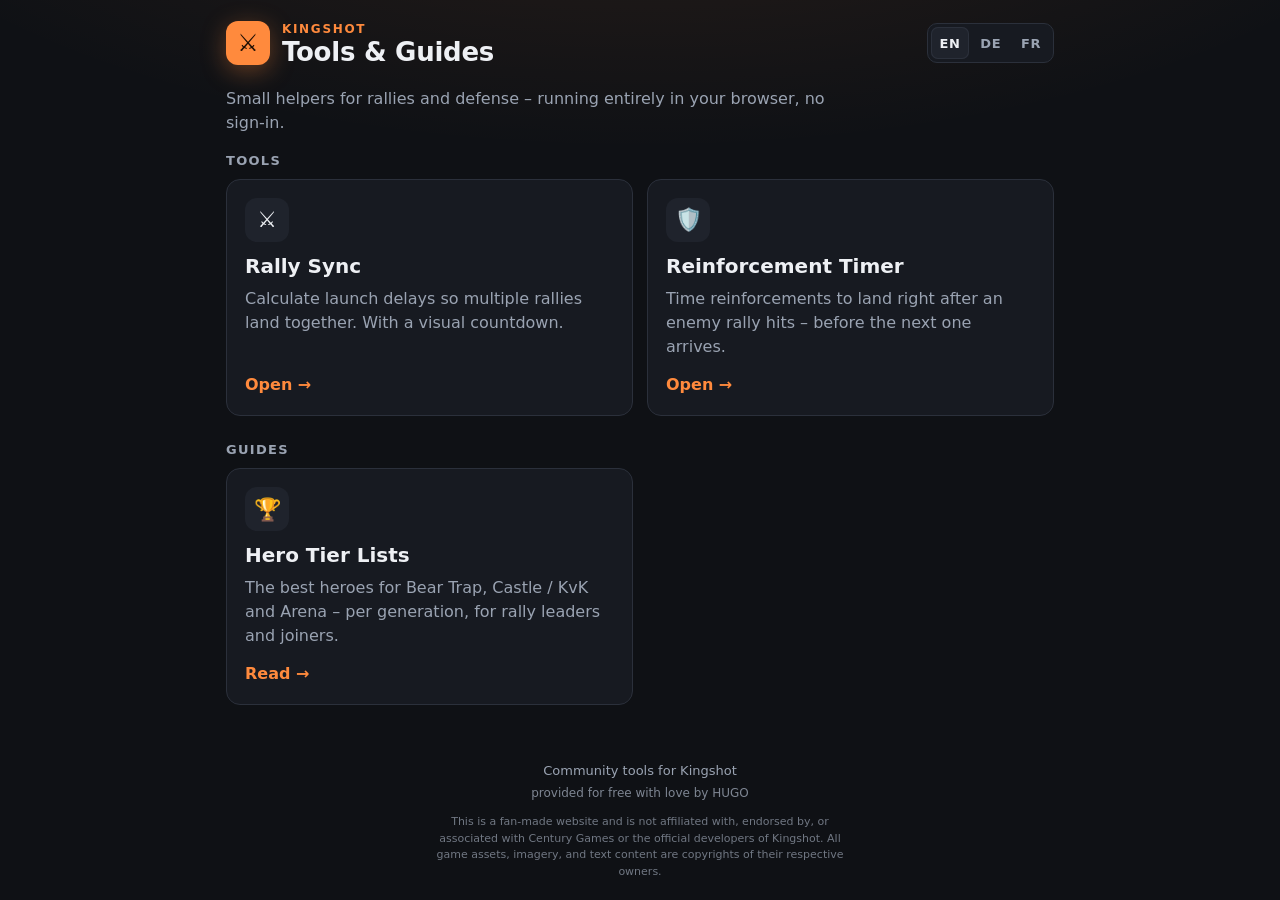
==== index.html @ 233f54bd "Tier-Listen: Gen 8 ergänzt, Quellen ohne Links Co-Authored-By: Claude Opus 5.5 <noreply@anthropic.co" ====
<!doctype html>
<html lang="en">
<head>
  <meta charset="utf-8">
  <meta name="viewport" content="width=device-width, initial-scale=1, viewport-fit=cover">
  <meta name="theme-color" content="#0f1115">
  <meta name="description" content="Community-Tools für Kingshot: Rally Sync und Reinforcement Timer.">
  <title>Kingshot Tools</title>
  <link rel="icon" href="data:image/svg+xml,<svg xmlns='http://www.w3.org/2000/svg' viewBox='0 0 100 100'><text y='.9em' font-size='90'>⚔️</text></svg>">
  <link rel="stylesheet" href="assets/styles.css?v=20261110d">
  <style>
    .tools { display: grid; gap: 14px; }
    @media (min-width: 680px) { .tools { grid-template-columns: 1fr 1fr; } }
    .tool {
      display: flex; flex-direction: column; gap: 8px;
      text-decoration: none; color: var(--text);
      background: var(--surface); border: 1px solid var(--line); border-radius: var(--radius);
      padding: 18px; transition: border-color .15s, transform .1s;
    }
    .tool:hover { border-color: var(--accent); }
    .tool:active { transform: translateY(1px); }
    .tool .ico {
      display: grid; place-items: center; width: 44px; height: 44px; border-radius: 12px;
      background: var(--surface-2); font-size: 22px;
    }
    .tool h2 { margin: 4px 0 0; }
    .tool p { margin: 0; color: var(--muted); }
    .tool .go { margin-top: auto; padding-top: 6px; color: var(--accent); font-weight: 700; }
    .sec-title { font-size: 13px; text-transform: uppercase; letter-spacing: .1em; color: var(--muted); margin: 26px 0 10px; }
    .sec-title:first-of-type { margin-top: 6px; }
  </style>
</head>
<body>
  <header class="top">
    <div class="brand">
      <span class="mark" aria-hidden="true">⚔</span>
      <div>
        <p class="eyebrow">Kingshot</p>
        <h1 data-i18n="title">Tools</h1>
      </div>
    </div>
    <div id="langSwitch" class="lang" role="group" aria-label="Language">
      <button type="button" data-lang="en">EN</button>
      <button type="button" data-lang="de">DE</button>
      <button type="button" data-lang="fr">FR</button>
    </div>
  </header>

  <main>
    <p class="lead" data-i18n="lead"></p>
    <h2 class="sec-title" data-i18n="secTools"></h2>
    <div class="tools">
      <a class="tool" href="rally/">
        <span class="ico" aria-hidden="true">⚔️</span>
        <h2>Rally Sync</h2>
        <p data-i18n="rallyDesc"></p>
        <span class="go" data-i18n="open"></span>
      </a>
      <a class="tool" href="reinforce/">
        <span class="ico" aria-hidden="true">🛡️</span>
        <h2>Reinforcement Timer</h2>
        <p data-i18n="reinfDesc"></p>
        <span class="go" data-i18n="open"></span>
      </a>
    </div>

    <h2 class="sec-title" data-i18n="secGuides"></h2>
    <div class="tools">
      <a class="tool" href="guides/tier-lists/">
        <span class="ico" aria-hidden="true">🏆</span>
        <h2 data-i18n="tierTitle"></h2>
        <p data-i18n="tierDesc"></p>
        <span class="go" data-i18n="read"></span>
      </a>
    </div>
  </main>

  <footer class="foot"><span data-i18n="foot"></span><span class="credit">provided for free with love by HUGO</span><small class="disclaimer">This is a fan-made website and is not affiliated with, endorsed by, or associated with Century Games or the official developers of Kingshot. All game assets, imagery, and text content are copyrights of their respective owners.</small></footer>

  <script src="assets/lang.js?v=20261110d"></script>
  <script>
    (() => {
      const T = {
        de: {
          title: 'Tools & Guides',
          lead: 'Kleine Helfer für Rallys und Verteidigung – laufen komplett im Browser, ohne Anmeldung.',
          rallyDesc: 'Startverzögerungen berechnen, damit mehrere Rallys gleichzeitig einschlagen. Mit visuellem Countdown.',
          reinfDesc: 'Verstärkungen so timen, dass sie direkt nach einer Gegner-Rally landen – bevor die nächste einschlägt.',
          open: 'Öffnen →',
          foot: 'Community-Tools für Kingshot',
          secTools: 'Tools', secGuides: 'Guides', tierTitle: 'Hero-Tier-Listen', tierDesc: 'Die besten Heroes für Bear Trap, Burg / KvK und Arena – je Generation, für Rally-Leader und Joiner.', read: 'Lesen →',
        },
        en: {
          title: 'Tools & Guides',
          lead: 'Small helpers for rallies and defense – running entirely in your browser, no sign-in.',
          rallyDesc: 'Calculate launch delays so multiple rallies land together. With a visual countdown.',
          reinfDesc: 'Time reinforcements to land right after an enemy rally hits – before the next one arrives.',
          open: 'Open →',
          foot: 'Community tools for Kingshot',
          secTools: 'Tools', secGuides: 'Guides', tierTitle: 'Hero Tier Lists', tierDesc: 'The best heroes for Bear Trap, Castle / KvK and Arena – per generation, for rally leaders and joiners.', read: 'Read →',
        },
        fr: {
          title: 'Outils & guides',
          lead: 'Petits outils pour les rallys et la défense – fonctionnent entièrement dans le navigateur, sans inscription.',
          rallyDesc: 'Calcule les délais de départ pour que plusieurs rallys frappent en même temps. Avec compte à rebours visuel.',
          reinfDesc: 'Synchronise tes renforts pour qu\'ils arrivent juste après l\'impact d\'un rally ennemi – avant le suivant.',
          open: 'Ouvrir →',
          foot: 'Outils communautaires pour Kingshot',
          secTools: 'Outils', secGuides: 'Guides', tierTitle: 'Tier lists des héros', tierDesc: 'Les meilleurs héros pour le Bear Trap, le château / KvK et l\'arène – par génération, pour leaders et participants.', read: 'Lire →',
        },
      };
      let lang = KSLang.get();
      function apply() {
        KSLang.mark(lang);
        document.querySelectorAll('[data-i18n]').forEach(el => { el.textContent = T[lang][el.dataset.i18n]; });
      }
      KSLang.bind(l => { lang = l; apply(); });
      apply();
    })();
  </script>
</body>
</html>
---- assets/styles.css ----
:root {
  --bg: #0f1115;
  --surface: #171a21;
  --surface-2: #1f232c;
  --line: #2b303b;
  --text: #eef0f4;
  --muted: #9aa3b2;
  --accent: #ff8a3d;
  --accent-ink: #1c0e04;
  --go: #2fd27a;
  --go-ink: #04170c;
  --soon: #ffc94d;
  --danger: #ff6161;
  --radius: 14px;
  --font: system-ui, -apple-system, "Segoe UI", Roboto, "Helvetica Neue", Arial, sans-serif;
  --mono: ui-monospace, "SF Mono", "Cascadia Mono", "Roboto Mono", Menlo, Consolas, monospace;
  color-scheme: dark;
}

* { box-sizing: border-box; }

html, body { margin: 0; }

body {
  background:
    radial-gradient(1200px 500px at 50% -200px, rgba(255, 138, 61, .12), transparent 70%),
    var(--bg);
  color: var(--text);
  font: 16px/1.5 var(--font);
  min-height: 100vh;
  display: flex;
  flex-direction: column;
  -webkit-font-smoothing: antialiased;
}

.mono { font-family: var(--mono); font-variant-numeric: tabular-nums; }

.sr-only {
  position: absolute; width: 1px; height: 1px; padding: 0; margin: -1px;
  overflow: hidden; clip: rect(0 0 0 0); white-space: nowrap; border: 0;
}

/* ---------- Header ---------- */
.crumb {
  display: flex; align-items: center; justify-content: space-between; gap: 12px;
  max-width: 860px; width: 100%; margin: 0 auto; padding: 12px 16px 0;
}
.back { color: var(--muted); text-decoration: none; font-size: 14px; font-weight: 600; }
.back:hover { color: var(--text); }
.crumb + .top { padding-top: 8px; }
.top {
  display: flex; align-items: center; justify-content: space-between;
  max-width: 860px; width: 100%; margin: 0 auto;
  padding: 20px 16px 4px;
}
.brand { display: flex; align-items: center; gap: 12px; }
.mark {
  display: grid; place-items: center;
  width: 44px; height: 44px; border-radius: 12px;
  background: var(--accent); color: var(--accent-ink);
  font-size: 24px; font-weight: 700;
  box-shadow: 0 6px 24px rgba(255, 138, 61, .35);
}
.lang {
  display: inline-flex; flex: none; padding: 3px; gap: 2px;
  border: 1px solid var(--line); border-radius: 10px; background: var(--surface);
}
.lang button {
  min-height: 32px; padding: 4px 9px; font-size: 13px; letter-spacing: .04em;
  border: 0; border-radius: 7px; background: transparent; color: var(--muted);
}
.lang button[aria-pressed="true"] { background: var(--surface-2); color: var(--text); box-shadow: inset 0 0 0 1px var(--line); }
.lang button:hover { color: var(--text); }
.brand { min-width: 0; }
.top { gap: 12px; }

.eyebrow {
  margin: 0; font-size: 12px; letter-spacing: .14em; text-transform: uppercase;
  color: var(--accent); font-weight: 700;
}
h1 { margin: 0; font-size: 26px; line-height: 1.1; letter-spacing: -.01em; }
h2 { margin: 0 0 4px; font-size: 20px; line-height: 1.25; }

main {
  max-width: 860px; width: 100%; margin: 0 auto;
  padding: 8px 16px 32px; flex: 1;
}
.lead { color: var(--muted); margin: 8px 0 18px; max-width: 62ch; }
.muted { color: var(--muted); margin: 0 0 14px; }

.card {
  background: var(--surface);
  border: 1px solid var(--line);
  border-radius: var(--radius);
  padding: 16px;
  margin-bottom: 16px;
}

/* ---------- Buttons & inputs ---------- */
button {
  font: inherit; font-weight: 600; color: var(--text);
  background: var(--surface-2); border: 1px solid var(--line);
  border-radius: 10px; padding: 10px 14px; cursor: pointer;
  min-height: 44px;
  transition: background .15s, border-color .15s, transform .05s;
}
button:hover { border-color: #3a4150; }
button:active { transform: translateY(1px); }
button:focus-visible, input:focus-visible { outline: 2px solid var(--accent); outline-offset: 2px; }
button.ghost { background: transparent; }
button.small { min-height: 36px; padding: 6px 12px; font-size: 14px; }
button.primary { background: var(--accent); color: var(--accent-ink); border-color: var(--accent); }
button.primary:hover { filter: brightness(1.06); }
button.big { width: 100%; font-size: 17px; padding: 14px; margin-top: 4px; }

input[type="text"] {
  font: inherit; color: var(--text);
  background: var(--bg); border: 1px solid var(--line);
  border-radius: 10px; padding: 10px 12px; min-height: 44px; width: 100%;
  min-width: 0;
}
input[type="text"]::placeholder { color: #5f6878; }
input.invalid { border-color: var(--danger); background: rgba(255, 97, 97, .08); }
.f-tag { text-transform: uppercase; }

.actions { display: flex; flex-wrap: wrap; gap: 8px; margin: 12px 0; }
.actions button { flex: 1 1 auto; }

.hint { color: var(--muted); font-size: 14px; margin: 4px 0 12px; }

.field { margin: 0 0 12px; }
.field label { display: block; font-size: 14px; font-weight: 600; margin-bottom: 6px; }
.field .hint { margin: 6px 0 0; }
select {
  font: inherit; color: var(--text); width: 100%; min-height: 44px;
  background: var(--bg); border: 1px solid var(--line); border-radius: 10px;
  padding: 10px 36px 10px 12px; appearance: none; cursor: pointer;
  background-image: linear-gradient(45deg, transparent 50%, var(--muted) 50%), linear-gradient(135deg, var(--muted) 50%, transparent 50%);
  background-position: calc(100% - 18px) 50%, calc(100% - 13px) 50%;
  background-size: 5px 5px; background-repeat: no-repeat;
}
select:focus-visible { outline: 2px solid var(--accent); outline-offset: 2px; }
select.manual { border-color: var(--accent); }
.delay.early { color: var(--soon); }

.check {
  display: flex; align-items: center; gap: 10px;
  font-size: 15px; margin: 0 0 14px; cursor: pointer;
}
.check input { width: 20px; height: 20px; accent-color: var(--accent); }

.error { color: var(--danger); margin: 10px 0 0; font-weight: 600; }

/* ---------- Rally rows ---------- */
#rows { display: flex; flex-direction: column; gap: 10px; }

.row {
  display: grid;
  grid-template-columns: 5rem 1fr 2.75rem 2rem 2.75rem;
  grid-template-areas:
    "tag   name  name  name  del"
    "march march pet   delay delay";
  gap: 8px; align-items: center;
  padding: 10px; border-radius: 12px;
  background: var(--surface-2); border: 1px solid var(--line);
}
.row-head { display: none; }

.c-tag { grid-area: tag; }
.c-name { grid-area: name; }
.c-march { grid-area: march; }
.c-pet { grid-area: pet; }
.c-delay { grid-area: delay; }
.c-del { grid-area: del; justify-self: end; }

.pet-toggle {
  display: grid; place-items: center; position: relative;
  width: 44px; height: 44px; border-radius: 10px;
  border: 1px solid var(--line); background: var(--bg);
  cursor: pointer; filter: grayscale(1); opacity: .45;
  transition: opacity .15s, filter .15s, border-color .15s;
}
.pet-toggle input { position: absolute; opacity: 0; inset: 0; margin: 0; cursor: pointer; }
.pet-toggle:has(input:checked) { filter: none; opacity: 1; border-color: var(--accent); }
.pet-toggle:has(input:focus-visible) { outline: 2px solid var(--accent); outline-offset: 2px; }

.delay {
  text-align: center; font-weight: 700; color: var(--muted);
  padding: 10px 4px; border-radius: 10px; background: var(--bg);
  border: 1px solid var(--line); white-space: nowrap; font-size: 15px;
}
.delay.base { color: var(--go-ink); background: var(--go); border-color: var(--go); }
.delay.set { color: var(--text); }

.del {
  width: 44px; padding: 0; font-size: 22px; line-height: 1;
  color: var(--muted); background: transparent; border-color: transparent;
}
.del:hover { color: var(--danger); border-color: var(--line); }

@media (min-width: 680px) {
  .row {
    grid-template-columns: 5.5rem 1fr 7.5rem 3rem 5.75rem 2.75rem;
    grid-template-areas: "tag name march pet delay del";
    padding: 8px;
  }
  .row-head {
    display: grid; background: none; border: 0; padding: 0 8px 2px;
    font-size: 12px; text-transform: uppercase; letter-spacing: .08em; color: var(--muted);
  }
  .row-head .c-pet, .row-head .c-delay { text-align: center; justify-self: center; }
}

/* ---------- Result ---------- */
.schedule { list-style: none; margin: 0 0 14px; padding: 0; display: flex; flex-direction: column; gap: 6px; }
.schedule li {
  display: flex; align-items: center; gap: 12px;
  padding: 10px 12px; border-radius: 10px; background: var(--surface-2);
}
.schedule .when {
  font-family: var(--mono); font-weight: 700; min-width: 4.5rem; text-align: center;
  padding: 4px 8px; border-radius: 8px; background: var(--bg);
}
.schedule li.is-base .when { background: var(--go); color: var(--go-ink); }
.schedule .who { overflow-wrap: anywhere; }
.schedule .march { margin-left: auto; color: var(--muted); font-family: var(--mono); font-size: 14px; }

.preview {
  margin: 0; padding: 12px; border-radius: 10px;
  background: var(--bg); border: 1px dashed var(--line);
  color: var(--muted); font: 13px/1.55 var(--mono);
  white-space: pre-wrap; overflow-wrap: anywhere;
}

/* ---------- Footer ---------- */
.credit { font-size: 12px; opacity: .8; }
.disclaimer { display: block; max-width: 62ch; margin-top: 8px; font-size: 11px; line-height: 1.5; opacity: .7; }
.foot {
  display: flex; flex-direction: column; align-items: center; gap: 4px;
  text-align: center; color: var(--muted); font-size: 13px;
  padding: 0 16px calc(20px + env(safe-area-inset-bottom));
}

/* ---------- Visual timer (HUD) ---------- */
.hud {
  position: fixed; inset: 0; z-index: 50;
  display: flex; flex-direction: column;
  background: var(--bg);
  padding: calc(16px + env(safe-area-inset-top)) 16px calc(16px + env(safe-area-inset-bottom));
  transition: background .12s;
}
.hud[hidden] { display: none; }
.hud-top { display: flex; justify-content: space-between; color: var(--muted); font-size: 15px; }
.hud-main {
  flex: 1; display: flex; flex-direction: column; align-items: center; justify-content: center;
  text-align: center; gap: 6px; min-height: 0;
}
.hud-label {
  margin: 0; font-size: clamp(18px, 4.5vw, 26px); font-weight: 700;
  text-transform: uppercase; letter-spacing: .08em; color: var(--muted);
}
.hud-big {
  margin: 0; font-weight: 800; line-height: 1;
  font-size: clamp(88px, 30vw, 220px); letter-spacing: -.03em;
}
.hud-names {
  margin: 8px 0 0; font-size: clamp(20px, 5.5vw, 34px); font-weight: 700;
  max-width: 20ch; overflow-wrap: anywhere;
}

.hud.is-soon .hud-big { color: var(--soon); animation: pulse 1s ease-in-out infinite; }
.hud.is-go { background: var(--go); }
.hud.is-go .hud-label, .hud.is-go .hud-big, .hud.is-go .hud-names,
.hud.is-go .hud-top { color: var(--go-ink); }
.hud.is-done .hud-big { color: var(--go); }

@keyframes pulse { 50% { opacity: .55; } }

.hud-list {
  list-style: none; margin: 0 auto 14px; padding: 0;
  width: 100%; max-width: 520px; max-height: 30vh; overflow-y: auto;
  display: flex; flex-direction: column; gap: 4px;
}
.hud-list li {
  display: flex; gap: 12px; padding: 8px 12px; border-radius: 10px;
  background: var(--surface); font-size: 15px;
}
.hud-list .t { font-family: var(--mono); font-weight: 700; min-width: 4rem; }
.hud-list li.done { opacity: .4; text-decoration: line-through; }
.hud-list li.next { outline: 2px solid var(--accent); }
.hud.is-go .hud-list li { background: rgba(0, 0, 0, .14); color: var(--go-ink); }

.hud-actions { display: flex; gap: 8px; max-width: 520px; width: 100%; margin: 0 auto; }
.hud-actions button { flex: 1; }
.hud.is-go .hud-actions button { color: var(--go-ink); border-color: rgba(0, 0, 0, .25); background: rgba(255, 255, 255, .2); }

@media (prefers-reduced-motion: reduce) {
  .hud.is-soon .hud-big { animation: none; }
  * { transition: none !important; }
}
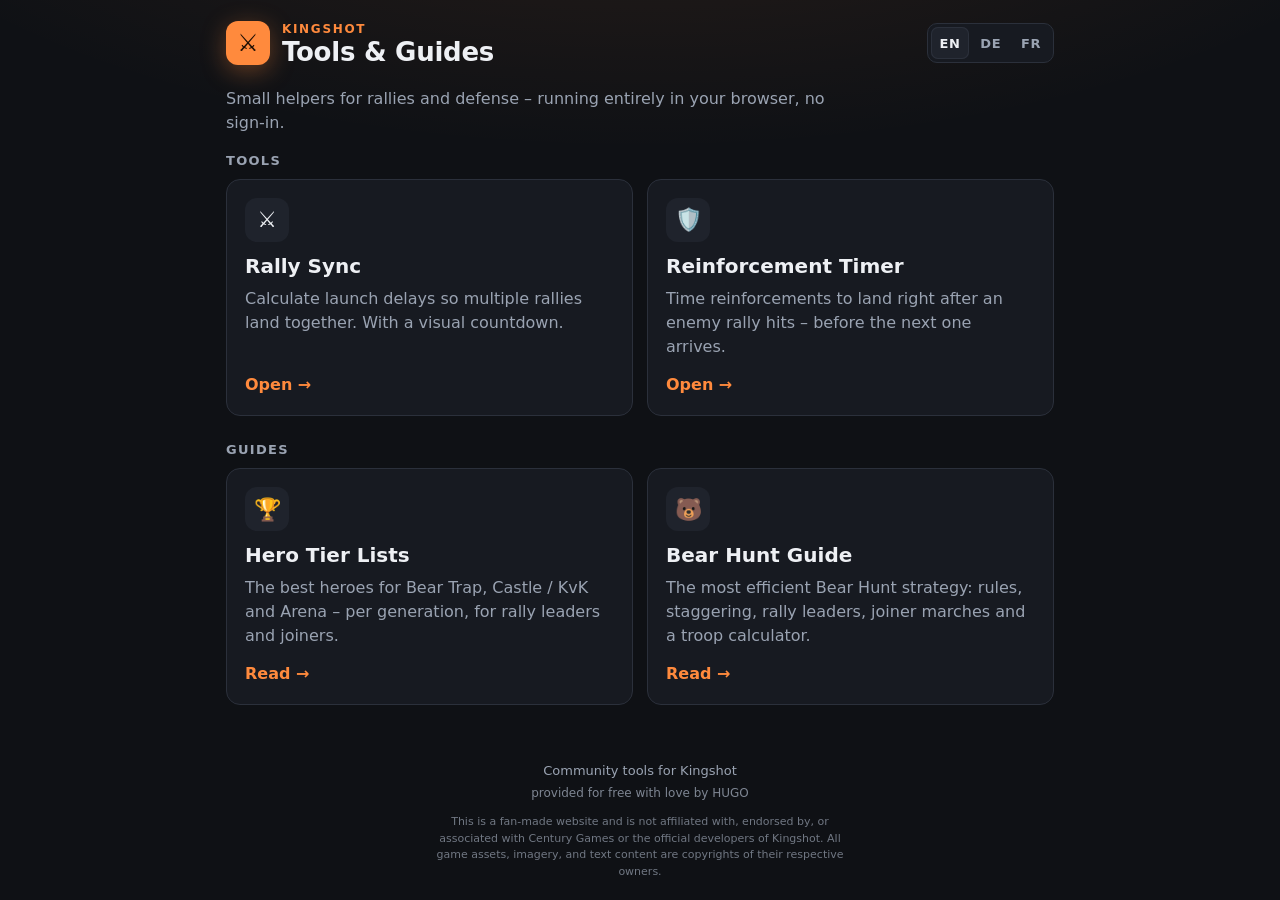
==== commit f224b883: "Bear Hunt Guide + Hero-Porträts Co-Authored-By: Claude Opus 5.5 <noreply@anthropic.com> Claude-Sessi" ====
--- a/index.html
+++ b/index.html
@@ -7,7 +7,7 @@
   <meta name="description" content="Community-Tools für Kingshot: Rally Sync und Reinforcement Timer.">
   <title>Kingshot Tools</title>
   <link rel="icon" href="data:image/svg+xml,<svg xmlns='http://www.w3.org/2000/svg' viewBox='0 0 100 100'><text y='.9em' font-size='90'>⚔️</text></svg>">
-  <link rel="stylesheet" href="assets/styles.css?v=20261110d">
+  <link rel="stylesheet" href="assets/styles.css?v=20261111b">
   <style>
     .tools { display: grid; gap: 14px; }
     @media (min-width: 680px) { .tools { grid-template-columns: 1fr 1fr; } }
@@ -72,12 +72,18 @@
         <p data-i18n="tierDesc"></p>
         <span class="go" data-i18n="read"></span>
       </a>
+      <a class="tool" href="guides/bear-hunt/">
+        <span class="ico" aria-hidden="true">🐻</span>
+        <h2 data-i18n="bearTitle"></h2>
+        <p data-i18n="bearDesc"></p>
+        <span class="go" data-i18n="read"></span>
+      </a>
     </div>
   </main>
 
   <footer class="foot"><span data-i18n="foot"></span><span class="credit">provided for free with love by HUGO</span><small class="disclaimer">This is a fan-made website and is not affiliated with, endorsed by, or associated with Century Games or the official developers of Kingshot. All game assets, imagery, and text content are copyrights of their respective owners.</small></footer>
 
-  <script src="assets/lang.js?v=20261110d"></script>
+  <script src="assets/lang.js?v=20261111b"></script>
   <script>
     (() => {
       const T = {
@@ -88,7 +94,8 @@
           reinfDesc: 'Verstärkungen so timen, dass sie direkt nach einer Gegner-Rally landen – bevor die nächste einschlägt.',
           open: 'Öffnen →',
           foot: 'Community-Tools für Kingshot',
-          secTools: 'Tools', secGuides: 'Guides', tierTitle: 'Hero-Tier-Listen', tierDesc: 'Die besten Heroes für Bear Trap, Burg / KvK und Arena – je Generation, für Rally-Leader und Joiner.', read: 'Lesen →',
+          secTools: 'Tools', secGuides: 'Guides', tierTitle: 'Hero-Tier-Listen', tierDesc: 'Die besten Heroes für Bear Trap, Burg / KvK und Arena – je Generation, für Rally-Leader und Joiner.', bearTitle: 'Bear Hunt Guide', bearDesc: 'Die effizienteste Bear-Hunt-Strategie: Regeln, Staggering, Rally-Leader, Joiner-Märsche und Truppen-Rechner.',
+          read: 'Lesen →',
         },
         en: {
           title: 'Tools & Guides',
@@ -97,7 +104,8 @@
           reinfDesc: 'Time reinforcements to land right after an enemy rally hits – before the next one arrives.',
           open: 'Open →',
           foot: 'Community tools for Kingshot',
-          secTools: 'Tools', secGuides: 'Guides', tierTitle: 'Hero Tier Lists', tierDesc: 'The best heroes for Bear Trap, Castle / KvK and Arena – per generation, for rally leaders and joiners.', read: 'Read →',
+          secTools: 'Tools', secGuides: 'Guides', tierTitle: 'Hero Tier Lists', tierDesc: 'The best heroes for Bear Trap, Castle / KvK and Arena – per generation, for rally leaders and joiners.', bearTitle: 'Bear Hunt Guide', bearDesc: 'The most efficient Bear Hunt strategy: rules, staggering, rally leaders, joiner marches and a troop calculator.',
+          read: 'Read →',
         },
         fr: {
           title: 'Outils & guides',
@@ -106,7 +114,8 @@
           reinfDesc: 'Synchronise tes renforts pour qu\'ils arrivent juste après l\'impact d\'un rally ennemi – avant le suivant.',
           open: 'Ouvrir →',
           foot: 'Outils communautaires pour Kingshot',
-          secTools: 'Outils', secGuides: 'Guides', tierTitle: 'Tier lists des héros', tierDesc: 'Les meilleurs héros pour le Bear Trap, le château / KvK et l\'arène – par génération, pour leaders et participants.', read: 'Lire →',
+          secTools: 'Outils', secGuides: 'Guides', tierTitle: 'Tier lists des héros', tierDesc: 'Les meilleurs héros pour le Bear Trap, le château / KvK et l\'arène – par génération, pour leaders et participants.', bearTitle: 'Guide Bear Hunt', bearDesc: 'La stratégie Bear Hunt la plus efficace : règles, staggering, leaders, marches de participation et calculateur de troupes.',
+          read: 'Lire →',
         },
       };
       let lang = KSLang.get();
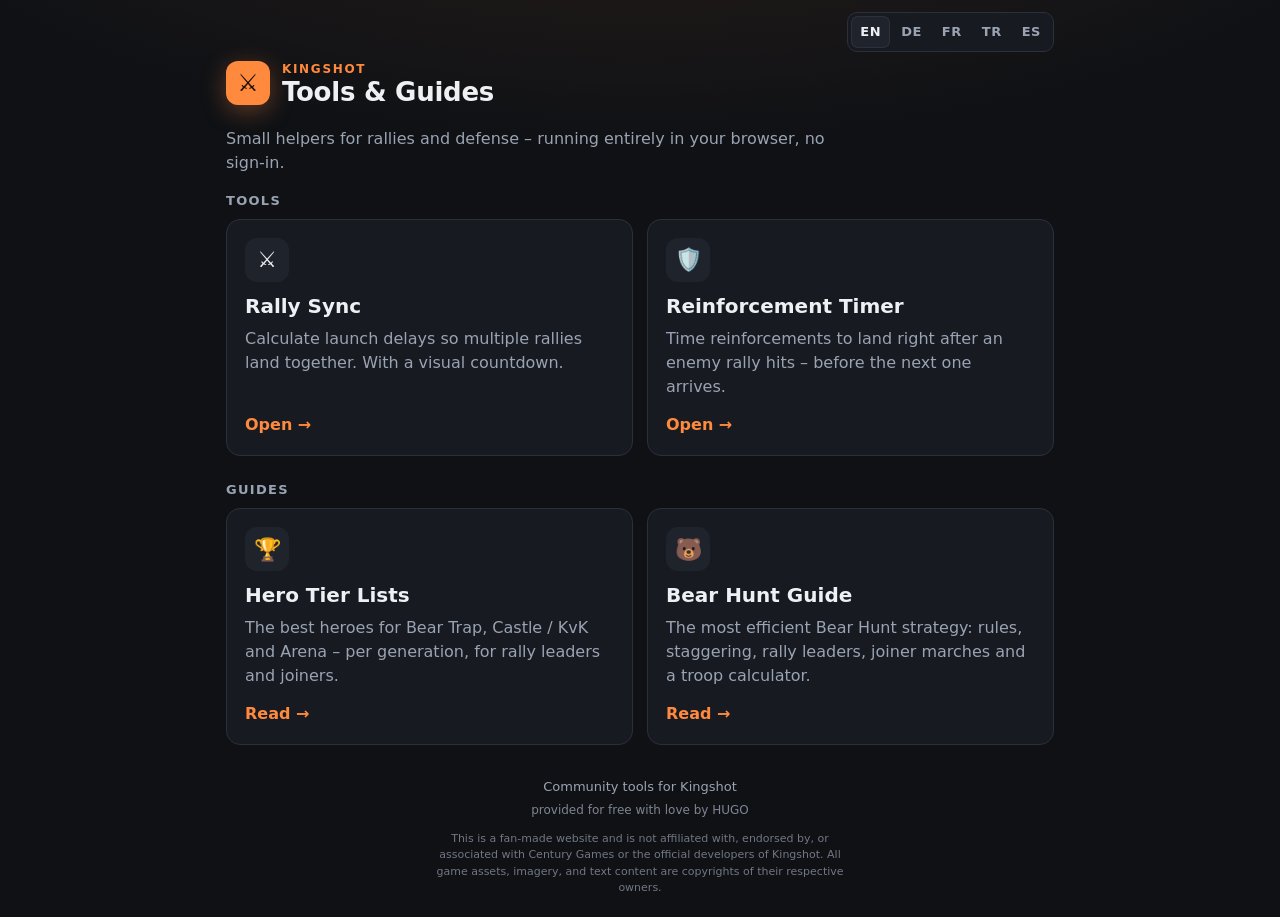
==== commit 2fea9d44: "Türkisch und Spanisch ergänzt Co-Authored-By: Claude Opus 5.5 <noreply@anthropic.com> Claude-Session" ====
--- a/index.html
+++ b/index.html
@@ -7,7 +7,7 @@
   <meta name="description" content="Community-Tools für Kingshot: Rally Sync und Reinforcement Timer.">
   <title>Kingshot Tools</title>
   <link rel="icon" href="data:image/svg+xml,<svg xmlns='http://www.w3.org/2000/svg' viewBox='0 0 100 100'><text y='.9em' font-size='90'>⚔️</text></svg>">
-  <link rel="stylesheet" href="assets/styles.css?v=20261111b">
+  <link rel="stylesheet" href="assets/styles.css?v=20261112b">
   <style>
     .tools { display: grid; gap: 14px; }
     @media (min-width: 680px) { .tools { grid-template-columns: 1fr 1fr; } }
@@ -31,18 +31,22 @@
   </style>
 </head>
 <body>
+  <nav class="crumb"><span></span>
+    <div id="langSwitch" class="lang" role="group" aria-label="Language">
+      <button type="button" data-lang="en">EN</button>
+      <button type="button" data-lang="de">DE</button>
+      <button type="button" data-lang="fr">FR</button>
+      <button type="button" data-lang="tr">TR</button>
+      <button type="button" data-lang="es">ES</button>
+    </div>
+  </nav>
   <header class="top">
     <div class="brand">
       <span class="mark" aria-hidden="true">⚔</span>
       <div>
-        <p class="eyebrow">Kingshot</p>
+        <p lang="en" class="eyebrow">Kingshot</p>
         <h1 data-i18n="title">Tools</h1>
       </div>
-    </div>
-    <div id="langSwitch" class="lang" role="group" aria-label="Language">
-      <button type="button" data-lang="en">EN</button>
-      <button type="button" data-lang="de">DE</button>
-      <button type="button" data-lang="fr">FR</button>
     </div>
   </header>
 
@@ -83,7 +87,7 @@
 
   <footer class="foot"><span data-i18n="foot"></span><span class="credit">provided for free with love by HUGO</span><small class="disclaimer">This is a fan-made website and is not affiliated with, endorsed by, or associated with Century Games or the official developers of Kingshot. All game assets, imagery, and text content are copyrights of their respective owners.</small></footer>
 
-  <script src="assets/lang.js?v=20261111b"></script>
+  <script src="assets/lang.js?v=20261112b"></script>
   <script>
     (() => {
       const T = {
@@ -117,6 +121,36 @@
           secTools: 'Outils', secGuides: 'Guides', tierTitle: 'Tier lists des héros', tierDesc: 'Les meilleurs héros pour le Bear Trap, le château / KvK et l\'arène – par génération, pour leaders et participants.', bearTitle: 'Guide Bear Hunt', bearDesc: 'La stratégie Bear Hunt la plus efficace : règles, staggering, leaders, marches de participation et calculateur de troupes.',
           read: 'Lire →',
         },
+        tr: {
+          "title": "Araçlar & Rehberler",
+          "lead": "Rally ve savunma için küçük yardımcılar – tamamen tarayıcında çalışır, giriş gerekmez.",
+          "rallyDesc": "Birden fazla rally'nin aynı anda vurması için başlangıç gecikmelerini hesapla. Görsel geri sayımla.",
+          "reinfDesc": "Takviyeleri, düşman rally'si vurduktan hemen sonra – bir sonraki gelmeden önce – varacak şekilde zamanla.",
+          "open": "Aç →",
+          "foot": "Kingshot için topluluk araçları",
+          "secTools": "Araçlar",
+          "secGuides": "Rehberler",
+          "tierTitle": "Kahraman Tier Listeleri",
+          "tierDesc": "Bear Trap, Kale / KvK ve Arena için en iyi kahramanlar – nesle göre, rally liderleri ve katılımcılar için.",
+          "bearTitle": "Bear Hunt Rehberi",
+          "bearDesc": "En verimli Bear Hunt stratejisi: kurallar, staggering, rally liderleri, katılımcı yürüyüşleri ve birlik hesaplayıcı.",
+          "read": "Oku →"
+        },
+        es: {
+          "title": "Herramientas y guías",
+          "lead": "Pequeñas ayudas para rallies y defensa – funcionan por completo en tu navegador, sin registro.",
+          "rallyDesc": "Calcula los retrasos de salida para que varios rallies impacten a la vez. Con cuenta atrás visual.",
+          "reinfDesc": "Sincroniza tus refuerzos para que lleguen justo después del impacto de un rally enemigo – antes de que llegue el siguiente.",
+          "open": "Abrir →",
+          "foot": "Herramientas de la comunidad para Kingshot",
+          "secTools": "Herramientas",
+          "secGuides": "Guías",
+          "tierTitle": "Tier lists de héroes",
+          "tierDesc": "Los mejores héroes para Bear Trap, Castillo / KvK y Arena – por generación, para líderes y participantes.",
+          "bearTitle": "Guía Bear Hunt",
+          "bearDesc": "La estrategia de Bear Hunt más eficiente: reglas, staggering, líderes de rally, marchas de participante y calculadora de tropas.",
+          "read": "Leer →"
+        },
       };
       let lang = KSLang.get();
       function apply() {
--- a/assets/styles.css
+++ b/assets/styles.css
@@ -298,3 +298,4 @@
   .hud.is-soon .hud-big { animation: none; }
   * { transition: none !important; }
 }
+
